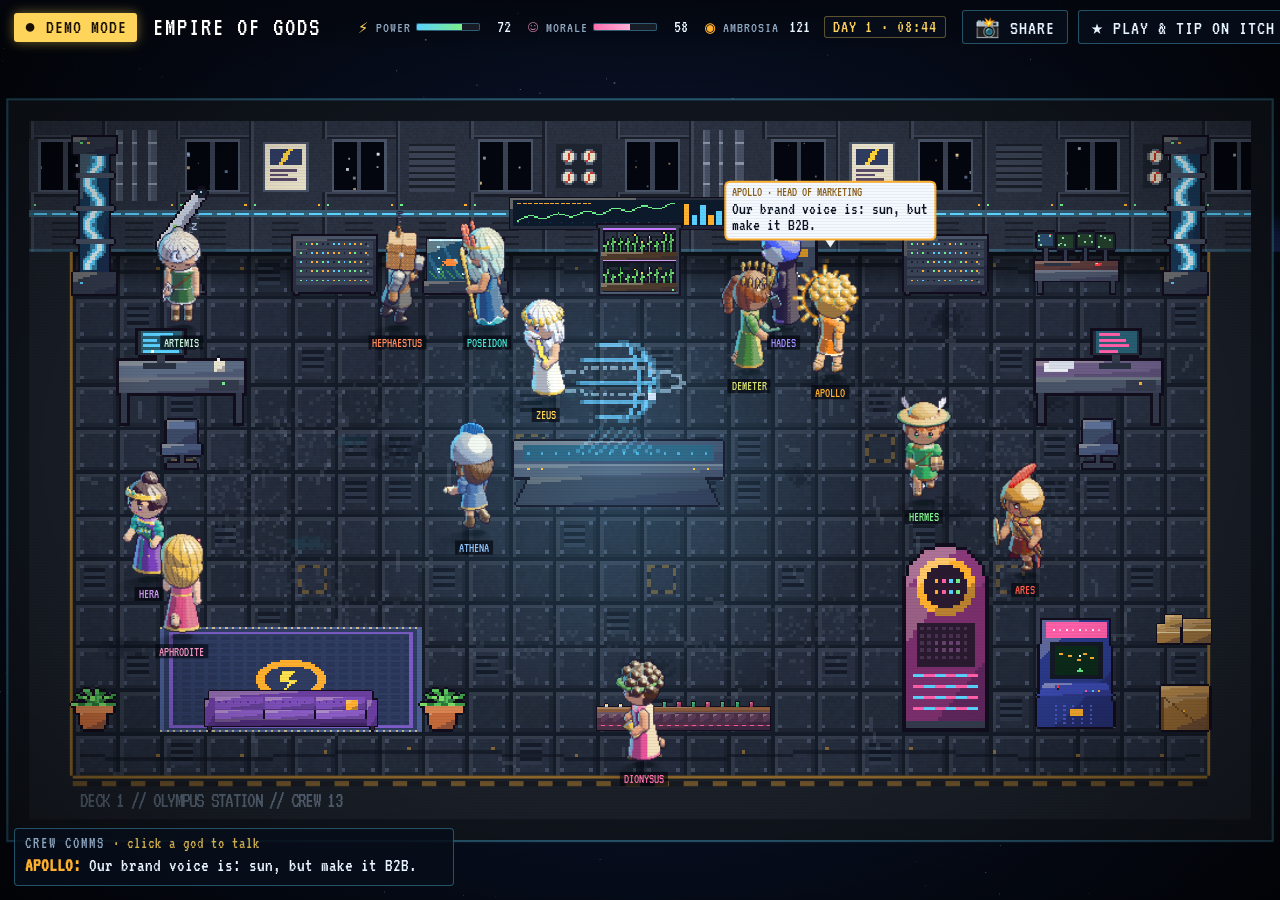
==== index.html @ 82b1d698 "Add social preview card (og/twitter tags + own-art og.png) + check_social_card.py gate Co-Authored-B" ====
<!DOCTYPE html>
<html lang="en">
<head>
<meta charset="utf-8">
<meta name="viewport" content="width=device-width, initial-scale=1">
<title>Empire of Gods — free demo</title>
<meta name="description" content="Thirteen Greek gods run a scrappy space-station startup. Keyless demo of Empire of Gods.">
<meta property="og:type" content="website">
<meta property="og:url" content="https://mrjcarrazco.github.io/eog/">
<meta property="og:title" content="Empire of Gods — free browser demo">
<meta property="og:description" content="Thirteen Greek gods run a scrappy space-station startup. Watch them bicker, judge their calls, survive the night. Plays in your browser, no download.">
<meta property="og:image" content="https://mrjcarrazco.github.io/eog/assets/og.png">
<meta property="og:image:width" content="1200">
<meta property="og:image:height" content="630">
<meta property="og:image:alt" content="Pixel-art Greek gods on a space station, with the title Empire of Gods.">
<meta name="twitter:card" content="summary_large_image">
<meta name="twitter:title" content="Empire of Gods — free browser demo">
<meta name="twitter:description" content="Thirteen Greek gods run a scrappy space-station startup. Plays in your browser, no download.">
<meta name="twitter:image" content="https://mrjcarrazco.github.io/eog/assets/og.png">
<!-- Keyless public demo: no backend, no API key, no network calls. Everything below is local files. -->
<!-- connect-src 'none' makes the browser itself refuse any fetch/XHR/WebSocket/beacon from this page. -->
<meta http-equiv="Content-Security-Policy" content="connect-src 'none'; form-action 'none'">
<meta name="referrer" content="no-referrer">
<link rel="stylesheet" href="css/demo.css">
</head>
<body>
<canvas id="stage" aria-label="Pixel-art space station with the god crew walking around. Click a god to talk."></canvas>
<div class="crt" aria-hidden="true"></div>

<div id="splash" class="splash">
  <div class="splash-inner">
    <div class="wordmark">EMPIRE OF GODS</div>
    <div class="tagline">thirteen gods &middot; one space station &middot; zero adult supervision</div>
    <div class="press">CLICK OR PRESS ANY KEY</div>
  </div>
</div>

<header class="hud">
  <button id="demo-badge" class="badge" type="button" title="What is demo mode?">&#9679; DEMO MODE</button>
  <div class="title">EMPIRE OF GODS <span class="sub">// OLYMPUS STATION</span></div>
  <div id="stats" class="stats" aria-label="Station stats">
    <div class="stat" data-k="power" title="Power: Hephaestus' reactor + Apollo's sun. Drains at night."><span class="ico">&#9889;</span><span class="lbl">POWER</span><span class="bar"><i></i></span><span class="val">0</span></div>
    <div class="stat" data-k="morale" title="Morale: parties, compliments, fewer audits."><span class="ico">&#9786;</span><span class="lbl">MORALE</span><span class="bar"><i></i></span><span class="val">0</span></div>
    <div class="stat" data-k="ambrosia" title="Ambrosia: the station's currency."><span class="ico">&#9673;</span><span class="lbl">AMBROSIA</span><span class="val">0</span></div>
    <div id="clock" class="clock" title="Station time (one day = 3 minutes)">DAY 1 &middot; 08:00</div>
  </div>
  <div class="hud-actions">
    <button id="btn-share" class="hud-btn" type="button" title="Save a share card (PNG)">&#128248; SHARE</button>
    <a id="link-itch" class="hud-btn" href="https://mrjcarrazco.itch.io/empire-of-gods" target="_blank" rel="noopener" title="Play & tip on itch.io">&#9733; PLAY &amp; TIP ON ITCH</a>
    <button id="btn-full" class="hud-btn accent" type="button">GET THE FULL GAME</button>
  </div>
</header>

<aside id="feed" class="feed" aria-live="polite">
  <div class="feed-head">CREW COMMS <span class="hint">&middot; click a god to talk</span></div>
  <ol id="feed-list"></ol>
</aside>

<div id="dialog" class="dialog" hidden role="dialog" aria-labelledby="dlg-name">
  <button class="dialog-x" type="button" aria-label="Close">&times;</button>
  <div class="dlg-top">
    <canvas id="dlg-portrait" class="portrait" width="128" height="128" aria-hidden="true"></canvas>
    <div class="dlg-id">
      <div id="dlg-name" class="dlg-name">ZEUS</div>
      <div id="dlg-title" class="dlg-title">CEO</div>
      <div id="dlg-mood" class="dlg-mood">MOOD &#9632;&#9632;&#9632;&#9633;&#9633;</div>
    </div>
  </div>
  <p id="dlg-text" class="dlg-text"></p>
  <div id="dlg-choices" class="dlg-choices"></div>
</div>

<div id="event" class="event" hidden role="alertdialog" aria-labelledby="ev-text">
  <div class="ev-head">&#9888; STATION EVENT <span id="ev-who"></span></div>
  <p id="ev-text" class="ev-text"></p>
  <div id="ev-choices" class="ev-choices"></div>
  <div class="ev-timer"><i></i></div>
</div>

<div id="upsell" class="upsell" hidden role="dialog" aria-labelledby="upsell-title">
  <button class="upsell-x" type="button" aria-label="Close">&times;</button>
  <div id="upsell-title" class="upsell-title">YOU'RE WATCHING THE DEMO</div>
  <p>This crew is running on a <b>script</b>. Bring your own API key to make the crew actually think &mdash; they'll take on your real tasks, argue about them, and ship.</p>
  <p class="upsell-free">Full version is <b>free &amp; open source</b> (MIT).</p>
  <div class="upsell-links">
    <a id="link-play" class="hud-btn accent" href="https://mrjcarrazco.github.io/eog" target="_blank" rel="noopener">PLAY THE FULL VERSION</a>
    <a id="link-itch2" class="hud-btn" href="https://mrjcarrazco.itch.io/empire-of-gods" target="_blank" rel="noopener">TIP ON ITCH.IO</a>
    <a id="link-github" class="hud-btn" href="#" target="_blank" rel="noopener">SOURCE ON GITHUB</a>
  </div>
</div>

<div id="toast" class="toast" hidden></div>

<script src="js/demo-data.js"></script>
<script src="js/sprite-load-plan.js"></script>
<script src="assets/sprites/manifest.js"></script>
<script src="js/assets.js"></script>
<script src="data/banter.js"></script>
<script src="data/dialogue.js"></script>
<script src="data/events.js"></script>
<script src="js/demo.js"></script>
</body>
</html>
---- css/demo.css ----
/* EMPIRE OF GODS — keyless demo styles (standalone; does not load the full game's CSS) */
@font-face {
  font-family: 'VT323';
  src: url('../assets/fonts/vt323.woff2') format('woff2');
  font-display: swap;
}
:root {
  --ink: #e8f4ff;
  --dim: #8fa6bf;
  --cyan: #5ad0ff;
  --gold: #ffd45a;
  --panel: rgba(8, 14, 26, 0.86);
  --edge: rgba(90, 208, 255, 0.35);
  --font: 'VT323', 'Courier New', monospace;
}
* { box-sizing: border-box; }
html, body { margin: 0; height: 100%; overflow: hidden; background: #03060d; color: var(--ink); font-family: var(--font); }
#stage { position: fixed; inset: 0; width: 100vw; height: 100vh; display: block; }

/* faint scanlines + vignette, matching the full game's CRT read */
.crt {
  position: fixed; inset: 0; pointer-events: none; z-index: 2;
  background:
    repeating-linear-gradient(to bottom, rgba(0,0,0,0.0) 0, rgba(0,0,0,0.0) 2px, rgba(0,0,0,0.10) 3px),
    radial-gradient(ellipse at center, rgba(0,0,0,0) 55%, rgba(0,0,0,0.55) 100%);
}

/* ---------- splash ---------- */
.splash {
  position: fixed; inset: 0; z-index: 20; display: flex; align-items: center; justify-content: center;
  background: radial-gradient(ellipse at center, #0b1630 0%, #03060d 70%);
  cursor: pointer; transition: opacity 0.6s ease;
}
.splash.gone { opacity: 0; pointer-events: none; }
.splash-inner { text-align: center; }
.wordmark { font-size: clamp(48px, 9vw, 120px); letter-spacing: 6px; color: #fff; text-shadow: 0 0 18px rgba(90, 208, 255, 0.6); }
.tagline { font-size: clamp(18px, 2.2vw, 28px); color: var(--dim); margin-top: 4px; }
.press { margin-top: 36px; font-size: 24px; color: var(--gold); animation: pulse 1.1s ease-in-out infinite; }
@keyframes pulse { 0%, 100% { opacity: 1; } 50% { opacity: 0.25; } }

/* ---------- HUD ---------- */
.hud {
  position: fixed; top: 0; left: 0; right: 0; z-index: 5; display: flex; align-items: center; gap: 16px;
  padding: 10px 14px; background: linear-gradient(to bottom, rgba(3, 6, 13, 0.85), rgba(3, 6, 13, 0));
  pointer-events: none;
}
.hud > * { pointer-events: auto; }
.title { font-size: 26px; letter-spacing: 2px; color: #fff; }
.title .sub { color: var(--dim); font-size: 20px; }
.hud-actions { margin-left: auto; display: flex; gap: 10px; }
.badge {
  font-family: var(--font); font-size: 20px; letter-spacing: 1px; cursor: pointer;
  color: #1a1000; background: var(--gold); border: 0; border-radius: 3px; padding: 3px 10px;
  box-shadow: 0 0 12px rgba(255, 212, 90, 0.45);
}
.badge:hover { filter: brightness(1.1); }
.hud-btn, .badge, .title { white-space: nowrap; }
.hud-btn {
  font-family: var(--font); font-size: 20px; letter-spacing: 1px; cursor: pointer; text-decoration: none;
  color: var(--ink); background: var(--panel); border: 1px solid var(--edge); border-radius: 3px; padding: 4px 12px;
  display: inline-block;
}
.hud-btn:hover { border-color: var(--cyan); color: #fff; }
.hud-btn.accent { border-color: var(--cyan); color: var(--cyan); }
.hud-btn.disabled { opacity: 0.5; cursor: default; }

/* ---------- comms feed ---------- */
.feed {
  position: fixed; left: 14px; bottom: 14px; z-index: 5; width: min(440px, 46vw);
  background: var(--panel); border: 1px solid var(--edge); border-radius: 4px; padding: 6px 10px 8px;
}
.feed-head { color: var(--dim); font-size: 16px; letter-spacing: 2px; }
.feed ol { list-style: none; margin: 4px 0 0; padding: 0; }
.feed li { font-size: 19px; line-height: 1.15; margin-top: 3px; animation: feedin 0.35s ease; }
.feed li .who { font-weight: bold; }
.feed li:not(:last-child) { opacity: 0.6; }
@keyframes feedin { from { opacity: 0; transform: translateY(6px); } }

/* ---------- upsell card (non-blocking) ---------- */
.upsell {
  position: fixed; right: 14px; bottom: 14px; z-index: 6; width: min(380px, 90vw);
  background: var(--panel); border: 1px solid var(--cyan); border-radius: 4px; padding: 12px 14px;
  box-shadow: 0 0 24px rgba(90, 208, 255, 0.25); font-size: 20px; line-height: 1.2;
}
.upsell[hidden] { display: none; }
.upsell p { margin: 8px 0; }
.upsell-title { color: var(--gold); font-size: 24px; letter-spacing: 1px; }
.upsell-free { color: var(--dim); }
.upsell-links { display: flex; flex-wrap: wrap; gap: 8px; margin-top: 10px; }
.upsell-x {
  position: absolute; top: 4px; right: 8px; background: none; border: 0; color: var(--dim);
  font-size: 26px; cursor: pointer; font-family: var(--font);
}

.toast {
  position: fixed; top: 58px; left: 50%; transform: translateX(-50%); z-index: 8;
  background: var(--panel); border: 1px solid var(--gold); color: var(--ink); border-radius: 4px;
  padding: 6px 14px; font-size: 20px; max-width: 90vw; text-align: center;
}
.toast[hidden] { display: none; }

@media (max-width: 720px) {
  .title .sub { display: none; }
  .title { font-size: 20px; }
  .feed { width: calc(100vw - 28px); }
  .hud-btn, .badge { font-size: 17px; padding: 3px 8px; }
}

/* Narrow-screen HUD (council review fix) */
@media (max-width: 640px) {
  .hud { flex-wrap: wrap; height: auto; min-height: 44px; padding: 4px 8px; gap: 4px; }
  .title .sub { display: none; }
  .title { font-size: 15px; letter-spacing: 1px; }
  .hud-btn { padding: 4px 8px; font-size: 11px; }
  .hud-actions { gap: 4px; }
  .badge { font-size: 10px; padding: 3px 7px; }
  .feed { max-width: 62vw; font-size: 10px; max-height: 22vh; }
  .upsell { max-width: 88vw; right: 2vw; }
}

/* ---------- B10: station stats ---------- */
.stats { display: flex; align-items: center; gap: 14px; margin-left: 18px; pointer-events: auto; }
.stat { display: flex; align-items: center; gap: 5px; font-size: 18px; color: var(--ink); }
.stat .ico { font-size: 17px; width: 16px; text-align: center; }
.stat[data-k="power"] .ico { color: #ffd45a; }
.stat[data-k="morale"] .ico { color: #ff9ac8; }
.stat[data-k="ambrosia"] .ico { color: #ffb02e; }
.stat .lbl { color: var(--dim); font-size: 15px; letter-spacing: 1px; }
.stat .bar { width: 64px; height: 8px; background: rgba(255,255,255,0.08); border: 1px solid var(--edge); border-radius: 2px; overflow: hidden; }
.stat .bar i { display: block; height: 100%; width: 50%; background: linear-gradient(90deg, #5ad0ff, #7df08a); transition: width 0.4s ease; }
.stat[data-k="morale"] .bar i { background: linear-gradient(90deg, #ff6fae, #ffb0d8); }
.stat .val { min-width: 26px; text-align: right; }
.stat.up .val { color: #7df08a; }
.stat.down .val { color: #ff6a5a; }
.stat.low .bar i { background: #ff5a4a; animation: pulse 0.9s ease-in-out infinite; }
.clock { font-size: 18px; color: var(--gold); letter-spacing: 1px; padding: 1px 8px; border: 1px solid rgba(255,212,90,0.35); border-radius: 3px; background: var(--panel); white-space: nowrap; }
.clock.night { color: #b8c8ff; border-color: rgba(160,180,255,0.4); }
.feed .hint { color: var(--gold); letter-spacing: 1px; opacity: 0.8; }
.feed li.sys .who { color: var(--gold) !important; }

/* ---------- B10: dialogue card ---------- */
.dialog {
  position: fixed; right: 14px; top: 64px; z-index: 7; width: min(380px, 92vw);
  background: var(--panel); border: 1px solid var(--edge); border-left: 4px solid var(--cyan); border-radius: 4px;
  padding: 12px 14px; box-shadow: 0 0 28px rgba(0,0,0,0.6); animation: cardin 0.22s ease;
}
.dialog[hidden], .event[hidden] { display: none; }
@keyframes cardin { from { opacity: 0; transform: translateY(-8px); } }
.dialog-x { position: absolute; top: 4px; right: 8px; background: none; border: 0; color: var(--dim); font-size: 26px; cursor: pointer; font-family: var(--font); }
.dlg-top { display: flex; gap: 12px; align-items: center; }
.portrait { width: 96px; height: 96px; image-rendering: pixelated; border: 1px solid var(--edge); border-radius: 3px;
  background: radial-gradient(circle at 50% 40%, #1b2a4a, #070b16 75%); flex: none; }
.dlg-name { font-size: 30px; letter-spacing: 2px; line-height: 1; }
.dlg-title { font-size: 18px; color: var(--dim); }
.dlg-mood { font-size: 16px; color: var(--gold); margin-top: 4px; letter-spacing: 1px; }
.dlg-text { font-size: 21px; line-height: 1.2; min-height: 52px; margin: 10px 0 8px; }
.dlg-choices, .ev-choices { display: flex; flex-direction: column; gap: 6px; }
.choice {
  font-family: var(--font); font-size: 19px; text-align: left; cursor: pointer; color: var(--ink);
  background: rgba(90,208,255,0.06); border: 1px solid var(--edge); border-radius: 3px; padding: 5px 10px;
}
.choice:hover, .choice:focus-visible { border-color: var(--cyan); background: rgba(90,208,255,0.16); color: #fff; outline: none; }
.choice .fx { color: var(--dim); font-size: 16px; margin-left: 6px; }

/* ---------- B10: event card ---------- */
.event {
  position: fixed; left: 50%; top: 64px; transform: translateX(-50%); z-index: 8; width: min(460px, 92vw);
  background: rgba(26, 12, 10, 0.92); border: 1px solid #ffb02e; border-radius: 4px; padding: 10px 14px 12px;
  box-shadow: 0 0 30px rgba(255, 176, 46, 0.28); animation: cardin 0.25s ease;
}
.ev-head { color: #ffb02e; font-size: 18px; letter-spacing: 2px; }
.ev-head span { color: var(--ink); margin-left: 6px; }
.ev-text { font-size: 22px; line-height: 1.2; margin: 6px 0 10px; }
.ev-choices { flex-direction: row; }
.ev-choices .choice { flex: 1; border-color: rgba(255,176,46,0.5); background: rgba(255,176,46,0.08); }
.ev-choices .choice:hover { border-color: #ffb02e; background: rgba(255,176,46,0.2); }
.ev-timer { height: 3px; margin-top: 8px; background: rgba(255,255,255,0.08); }
.ev-timer i { display: block; height: 100%; background: #ffb02e; width: 100%; }

@media (max-width: 1500px) { .title .sub { display: none; } }
@media (max-width: 1240px) { .stat .lbl { display: none; } }
@media (max-width: 900px) {
  .title { display: none; }
  .stats { margin-left: 4px; gap: 8px; }
  .stat .bar { width: 38px; }
}
@media (max-width: 640px) {
  .stats { order: 3; width: 100%; justify-content: space-between; margin: 2px 0 0; }
  .stat { font-size: 14px; }
  .clock { font-size: 14px; }
  .dialog { top: auto; bottom: 8px; right: 4vw; }
  .dlg-text { font-size: 18px; }
  .choice { font-size: 16px; }
  .event { top: 92px; }
  .feed .hint { display: none; }
}
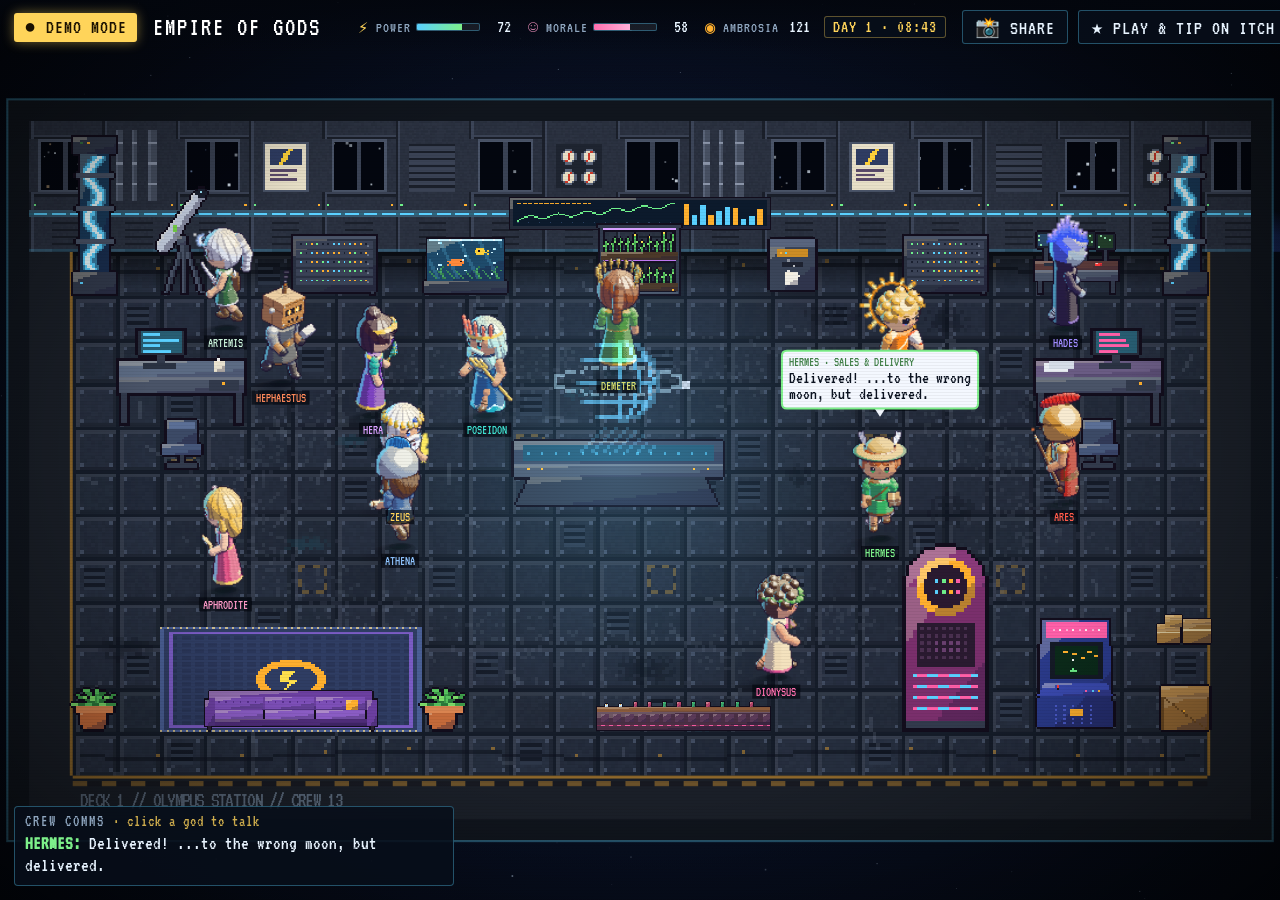
==== commit 3d0c079f: "Give the post-play upsell modal a paid exit; retire the dead PLAY_URL self-link The accent button in" ====
--- a/index.html
+++ b/index.html
@@ -47,6 +47,7 @@
   <div class="hud-actions">
     <button id="btn-share" class="hud-btn" type="button" title="Save a share card (PNG)">&#128248; SHARE</button>
     <a id="link-itch" class="hud-btn" href="https://mrjcarrazco.itch.io/empire-of-gods" target="_blank" rel="noopener" title="Play & tip on itch.io">&#9733; PLAY &amp; TIP ON ITCH</a>
+    <a id="link-buy-hud" class="hud-btn" href="https://mrjcarrazco.gumroad.com/l/rqaxx?utm_source=eog_demo&amp;utm_medium=hud" target="_blank" rel="noopener" title="Get the crew as a drop-in template">GET THE TEMPLATE &mdash; $19</a>
     <button id="btn-full" class="hud-btn accent" type="button">GET THE FULL GAME</button>
   </div>
 </header>
@@ -81,9 +82,9 @@
   <button class="upsell-x" type="button" aria-label="Close">&times;</button>
   <div id="upsell-title" class="upsell-title">YOU'RE WATCHING THE DEMO</div>
   <p>This crew is running on a <b>script</b>. Bring your own API key to make the crew actually think &mdash; they'll take on your real tasks, argue about them, and ship.</p>
-  <p class="upsell-free">Full version is <b>free &amp; open source</b> (MIT).</p>
+  <p class="upsell-free">The game is free &amp; open source (MIT). The 13-NPC crew and the pixel-art generator that drew them ship as a drop-in HTML template.</p>
   <div class="upsell-links">
-    <a id="link-play" class="hud-btn accent" href="https://mrjcarrazco.github.io/eog" target="_blank" rel="noopener">PLAY THE FULL VERSION</a>
+    <a id="link-buy" class="hud-btn accent" href="https://mrjcarrazco.gumroad.com/l/rqaxx?utm_source=eog_demo&amp;utm_medium=upsell" target="_blank" rel="noopener">PUT THIS CREW ON YOUR SITE &mdash; $19</a>
     <a id="link-itch2" class="hud-btn" href="https://mrjcarrazco.itch.io/empire-of-gods" target="_blank" rel="noopener">TIP ON ITCH.IO</a>
     <a id="link-github" class="hud-btn" href="#" target="_blank" rel="noopener">SOURCE ON GITHUB</a>
   </div>
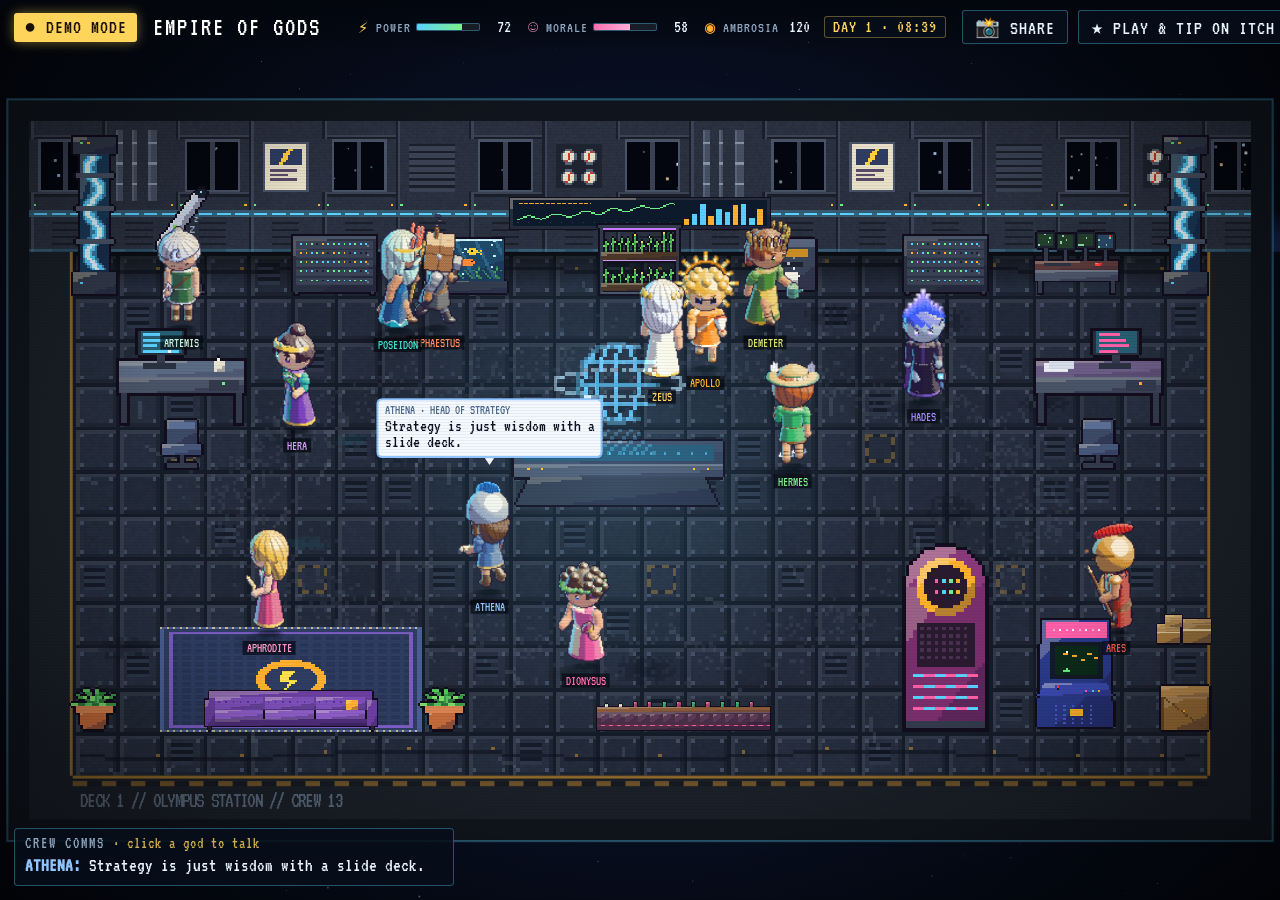
==== commit 16a3adb7: "Ask players for the free itch engagement signals; stop the sprite sensor faking completion The Oct-3" ====
--- a/index.html
+++ b/index.html
@@ -85,6 +85,7 @@
   <p class="upsell-free">The game is free &amp; open source (MIT). The 13-NPC crew and the pixel-art generator that drew them ship as a drop-in HTML template.</p>
   <div class="upsell-links">
     <a id="link-buy" class="hud-btn accent" href="https://mrjcarrazco.gumroad.com/l/rqaxx?utm_source=eog_demo&amp;utm_medium=upsell" target="_blank" rel="noopener">PUT THIS CREW ON YOUR SITE &mdash; $19</a>
+    <a id="link-rate" class="hud-btn" href="https://mrjcarrazco.itch.io/empire-of-gods/rate" target="_blank" rel="noopener">&#9733; RATE IT ON ITCH</a>
     <a id="link-itch2" class="hud-btn" href="https://mrjcarrazco.itch.io/empire-of-gods" target="_blank" rel="noopener">TIP ON ITCH.IO</a>
     <a id="link-github" class="hud-btn" href="#" target="_blank" rel="noopener">SOURCE ON GITHUB</a>
   </div>
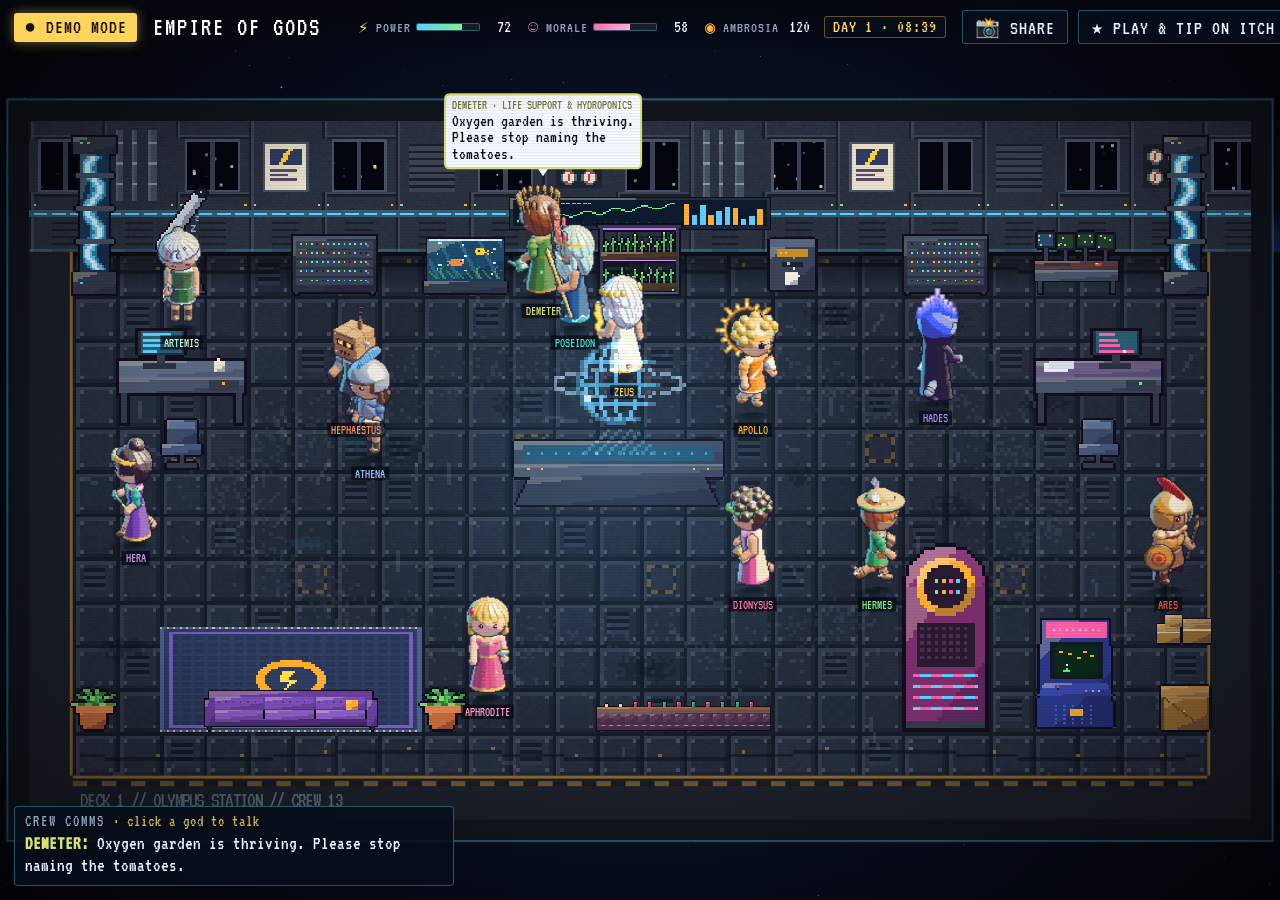
==== commit d6f76146: "Itch clicks become attributable: referrerpolicy=origin on the 3 itch anchors only (council eog-game " ====
--- a/index.html
+++ b/index.html
@@ -46,7 +46,7 @@
   </div>
   <div class="hud-actions">
     <button id="btn-share" class="hud-btn" type="button" title="Save a share card (PNG)">&#128248; SHARE</button>
-    <a id="link-itch" class="hud-btn" href="https://mrjcarrazco.itch.io/empire-of-gods" target="_blank" rel="noopener" title="Play & tip on itch.io">&#9733; PLAY &amp; TIP ON ITCH</a>
+    <a id="link-itch" class="hud-btn" href="https://mrjcarrazco.itch.io/empire-of-gods" target="_blank" rel="noopener" referrerpolicy="origin" title="Play & tip on itch.io">&#9733; PLAY &amp; TIP ON ITCH</a>
     <a id="link-buy-hud" class="hud-btn" href="https://mrjcarrazco.gumroad.com/l/rqaxx?utm_source=eog_demo&amp;utm_medium=hud" target="_blank" rel="noopener" title="Get the crew as a drop-in template">GET THE TEMPLATE &mdash; $19</a>
     <button id="btn-full" class="hud-btn accent" type="button">GET THE FULL GAME</button>
   </div>
@@ -85,8 +85,8 @@
   <p class="upsell-free">The game is free &amp; open source (MIT). The 13-NPC crew and the pixel-art generator that drew them ship as a drop-in HTML template.</p>
   <div class="upsell-links">
     <a id="link-buy" class="hud-btn accent" href="https://mrjcarrazco.gumroad.com/l/rqaxx?utm_source=eog_demo&amp;utm_medium=upsell" target="_blank" rel="noopener">PUT THIS CREW ON YOUR SITE &mdash; $19</a>
-    <a id="link-rate" class="hud-btn" href="https://mrjcarrazco.itch.io/empire-of-gods/rate" target="_blank" rel="noopener">&#9733; RATE IT ON ITCH</a>
-    <a id="link-itch2" class="hud-btn" href="https://mrjcarrazco.itch.io/empire-of-gods" target="_blank" rel="noopener">TIP ON ITCH.IO</a>
+    <a id="link-rate" class="hud-btn" href="https://mrjcarrazco.itch.io/empire-of-gods/rate" target="_blank" rel="noopener" referrerpolicy="origin">&#9733; RATE IT ON ITCH</a>
+    <a id="link-itch2" class="hud-btn" href="https://mrjcarrazco.itch.io/empire-of-gods" target="_blank" rel="noopener" referrerpolicy="origin">TIP ON ITCH.IO</a>
     <a id="link-github" class="hud-btn" href="#" target="_blank" rel="noopener">SOURCE ON GITHUB</a>
   </div>
 </div>
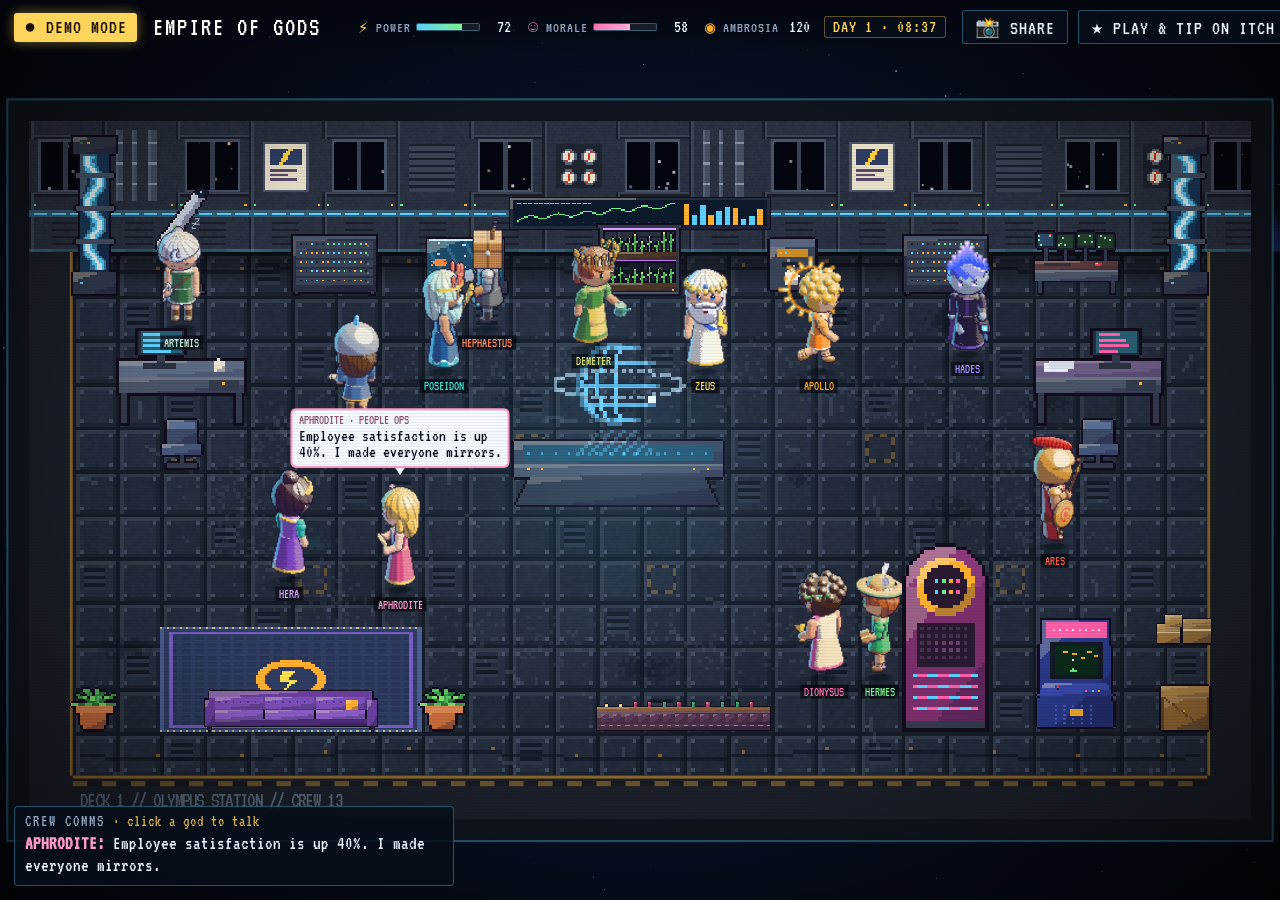
==== commit fc56d4cc: "Pages mirror becomes discoverable: sitemap.xml + IndexNow key + self-canonical (council eog-game 202" ====
--- a/index.html
+++ b/index.html
@@ -5,6 +5,7 @@
 <meta name="viewport" content="width=device-width, initial-scale=1">
 <title>Empire of Gods — free demo</title>
 <meta name="description" content="Thirteen Greek gods run a scrappy space-station startup. Keyless demo of Empire of Gods.">
+<link rel="canonical" href="https://mrjcarrazco.github.io/eog/">
 <meta property="og:type" content="website">
 <meta property="og:url" content="https://mrjcarrazco.github.io/eog/">
 <meta property="og:title" content="Empire of Gods — free browser demo">
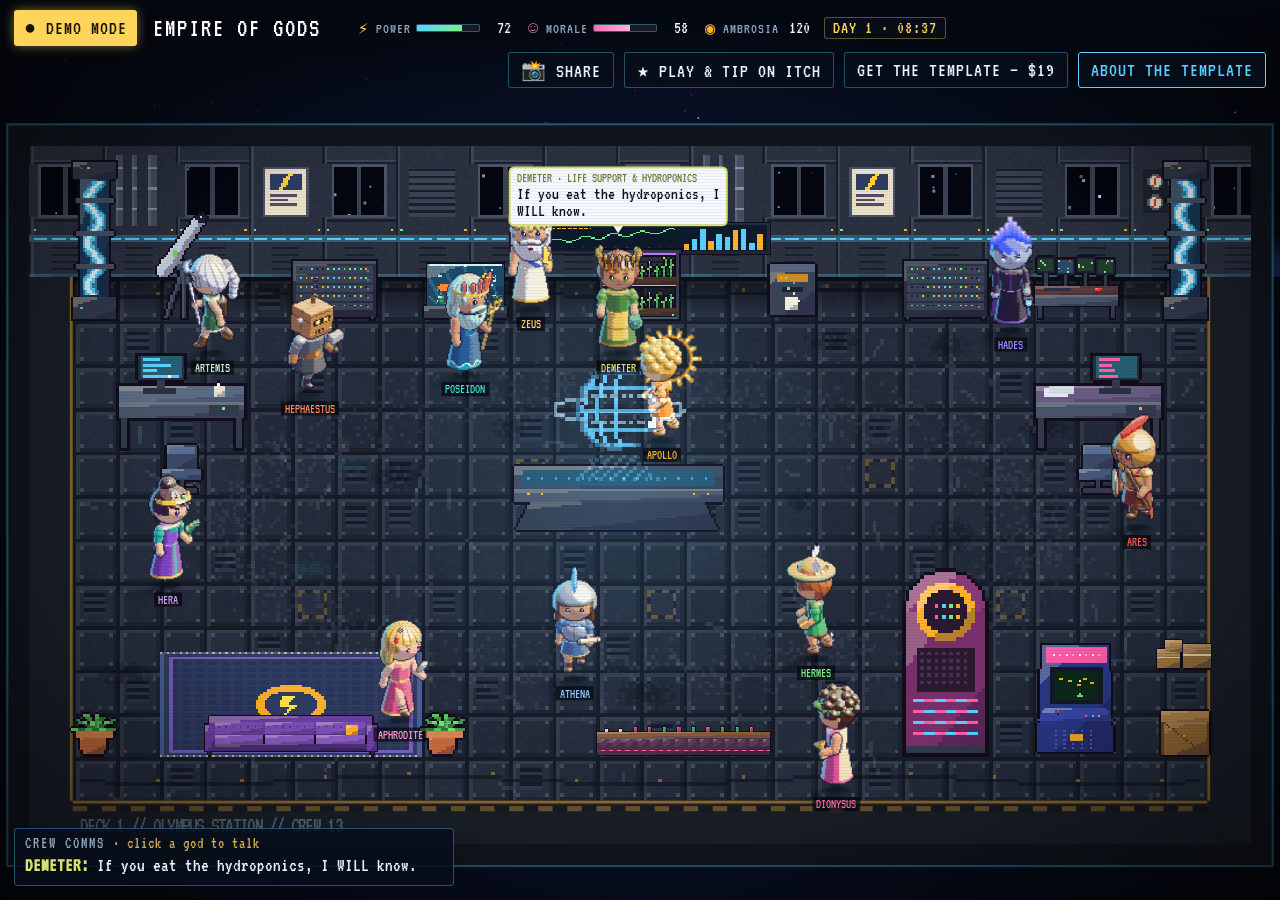
==== commit 550be195: "Fix scripted-template offer promises and gate primary copy (R-EOG34)" ====
--- a/index.html
+++ b/index.html
@@ -49,7 +49,7 @@
     <button id="btn-share" class="hud-btn" type="button" title="Save a share card (PNG)">&#128248; SHARE</button>
     <a id="link-itch" class="hud-btn" href="https://mrjcarrazco.itch.io/empire-of-gods" target="_blank" rel="noopener" referrerpolicy="origin" title="Play & tip on itch.io">&#9733; PLAY &amp; TIP ON ITCH</a>
     <a id="link-buy-hud" class="hud-btn" href="https://mrjcarrazco.gumroad.com/l/rqaxx?utm_source=eog_demo&amp;utm_medium=hud" target="_blank" rel="noopener" title="Get the crew as a drop-in template">GET THE TEMPLATE &mdash; $19</a>
-    <button id="btn-full" class="hud-btn accent" type="button">GET THE FULL GAME</button>
+    <button id="btn-full" class="hud-btn accent" type="button">ABOUT THE TEMPLATE</button>
   </div>
 </header>
 
@@ -81,9 +81,9 @@
 
 <div id="upsell" class="upsell" hidden role="dialog" aria-labelledby="upsell-title">
   <button class="upsell-x" type="button" aria-label="Close">&times;</button>
-  <div id="upsell-title" class="upsell-title">YOU'RE WATCHING THE DEMO</div>
-  <p>This crew is running on a <b>script</b>. Bring your own API key to make the crew actually think &mdash; they'll take on your real tasks, argue about them, and ship.</p>
-  <p class="upsell-free">The game is free &amp; open source (MIT). The 13-NPC crew and the pixel-art generator that drew them ship as a drop-in HTML template.</p>
+  <div id="upsell-title" class="upsell-title">A SCRIPTED CREW FOR YOUR SITE</div>
+  <p>This demo runs on a <b>script</b>: authored banter, dialogue trees and station events. No API key or LLM integration is included.</p>
+  <p class="upsell-free">The game is free &amp; open source (MIT code). AI Crew Engine is a $19 drop-in HTML template with the 13-NPC crew and the pure-Python pixel-art generator.</p>
   <div class="upsell-links">
     <a id="link-buy" class="hud-btn accent" href="https://mrjcarrazco.gumroad.com/l/rqaxx?utm_source=eog_demo&amp;utm_medium=upsell" target="_blank" rel="noopener">PUT THIS CREW ON YOUR SITE &mdash; $19</a>
     <a id="link-rate" class="hud-btn" href="https://mrjcarrazco.itch.io/empire-of-gods/rate" target="_blank" rel="noopener" referrerpolicy="origin">&#9733; RATE IT ON ITCH</a>
--- a/css/demo.css
+++ b/css/demo.css
@@ -40,14 +40,15 @@
 
 /* ---------- HUD ---------- */
 .hud {
-  position: fixed; top: 0; left: 0; right: 0; z-index: 5; display: flex; align-items: center; gap: 16px;
-  padding: 10px 14px; background: linear-gradient(to bottom, rgba(3, 6, 13, 0.85), rgba(3, 6, 13, 0));
+  position: fixed; top: 0; left: 0; right: 0; z-index: 5; display: flex; flex-wrap: wrap; align-items: center;
+  gap: 6px 16px; padding: 10px 14px; background: linear-gradient(to bottom, rgba(3, 6, 13, 0.85), rgba(3, 6, 13, 0));
   pointer-events: none;
 }
 .hud > * { pointer-events: auto; }
 .title { font-size: 26px; letter-spacing: 2px; color: #fff; }
 .title .sub { color: var(--dim); font-size: 20px; }
-.hud-actions { margin-left: auto; display: flex; gap: 10px; }
+/* wraps instead of running offscreen (html/body overflow is hidden, so offscreen = unreachable) */
+.hud-actions { margin-left: auto; display: flex; flex-wrap: wrap; justify-content: flex-end; gap: 6px 10px; }
 .badge {
   font-family: var(--font); font-size: 20px; letter-spacing: 1px; cursor: pointer;
   color: #1a1000; background: var(--gold); border: 0; border-radius: 3px; padding: 3px 10px;
@@ -60,6 +61,7 @@
   color: var(--ink); background: var(--panel); border: 1px solid var(--edge); border-radius: 3px; padding: 4px 12px;
   display: inline-block;
 }
+.hud .hud-btn, .hud .badge { min-height: 36px; display: inline-flex; align-items: center; justify-content: center; text-align: center; }
 .hud-btn:hover { border-color: var(--cyan); color: #fff; }
 .hud-btn.accent { border-color: var(--cyan); color: var(--cyan); }
 .hud-btn.disabled { opacity: 0.5; cursor: default; }
@@ -111,9 +113,9 @@
   .hud { flex-wrap: wrap; height: auto; min-height: 44px; padding: 4px 8px; gap: 4px; }
   .title .sub { display: none; }
   .title { font-size: 15px; letter-spacing: 1px; }
-  .hud-btn { padding: 4px 8px; font-size: 11px; }
+  .hud-btn { padding: 4px 8px; font-size: 15px; }
   .hud-actions { gap: 4px; }
-  .badge { font-size: 10px; padding: 3px 7px; }
+  .badge { font-size: 15px; padding: 3px 7px; }
   .feed { max-width: 62vw; font-size: 10px; max-height: 22vh; }
   .upsell { max-width: 88vw; right: 2vw; }
 }
@@ -191,6 +193,50 @@
   .dialog { top: auto; bottom: 8px; right: 4vw; }
   .dlg-text { font-size: 18px; }
   .choice { font-size: 16px; }
-  .event { top: 92px; }
   .feed .hint { display: none; }
 }
+
+/* ---------- responsive HUD (council 2026-10-15, R-EOG31/R-EOG32) ----------
+   --hud-h is the HUD's measured bottom edge, kept current by js/demo.js (layoutCam);
+   cards open below it and scroll internally instead of sliding under it or offscreen.
+   Gated in a real browser by check_responsive_hud.mjs across 14 pinned viewports. */
+.dialog, .event { top: calc(var(--hud-h, 56px) + 8px); max-height: calc(100vh - var(--hud-h, 56px) - 16px); overflow-y: auto; }
+.upsell { max-height: calc(100vh - var(--hud-h, 56px) - 22px); overflow-y: auto; }
+@media (max-width: 640px) {
+  .dialog { top: auto; }
+}
+/* narrow portrait: 2-column control grid, stats on their own full-width row */
+@media (max-width: 640px) and (min-height: 501px) {
+  .hud { display: grid; grid-template-columns: 1fr 1fr; padding: 4px 6px; }
+  .hud-actions { display: contents; }
+  .hud .hud-btn, .hud .badge { white-space: normal; min-width: 0; padding: 3px 6px; line-height: 1; }
+  #btn-full { grid-column: 1 / -1; }
+  .stats { order: 9; grid-column: 1 / -1; flex-wrap: wrap; gap: 2px 8px; }
+}
+/* short landscape (phones on their side): two compact rows, HUD stays well under 45% of the height */
+@media (max-height: 500px) {
+  .hud { display: grid; grid-template-columns: auto 1fr; grid-template-areas: "badge stats" "act act"; padding: 4px 8px; gap: 4px 10px; }
+  .title { display: none; }
+  .badge { grid-area: badge; }
+  .stats { grid-area: stats; order: 0; width: auto; margin: 0; gap: 2px 10px; flex-wrap: wrap; justify-content: flex-start; }
+  .stat .bar { width: 38px; }
+  .hud-actions { grid-area: act; margin: 0; flex-wrap: nowrap; gap: 4px; }
+  .hud-actions .hud-btn { flex: 1 1 auto; }
+  .hud .hud-btn, .hud .badge { white-space: normal; font-size: 15px; padding: 2px 6px; min-height: 34px; line-height: 1; }
+  .dialog { top: calc(var(--hud-h, 56px) + 4px); bottom: auto; max-height: calc(100vh - var(--hud-h, 56px) - 8px); padding: 8px 12px; }
+  .portrait { width: 56px; height: 56px; }
+  .dlg-name { font-size: 24px; }
+  .dlg-text { font-size: 17px; min-height: 0; margin: 6px 0; }
+  .choice { font-size: 15px; padding: 3px 8px; }
+  .event { top: calc(var(--hud-h, 56px) + 4px); max-height: calc(100vh - var(--hud-h, 56px) - 8px); padding: 6px 12px 8px; }
+  .ev-text { font-size: 18px; margin: 4px 0 6px; }
+  .upsell { bottom: 6px; max-height: calc(100vh - var(--hud-h, 56px) - 12px); font-size: 17px; padding: 8px 12px; }
+  .upsell p { margin: 4px 0; }
+  .upsell-title { font-size: 20px; padding-right: 24px; }
+  /* the comms feed would cover half the station here: newest two lines only, narrower */
+  .feed { width: min(320px, 42vw); max-height: none; left: 8px; bottom: 6px; padding: 4px 8px 6px; }
+  .feed-head { font-size: 14px; }
+  .feed li { font-size: 16px; }
+  .feed li:nth-last-child(n+3) { display: none; }
+  .feed .hint { display: none; }
+}
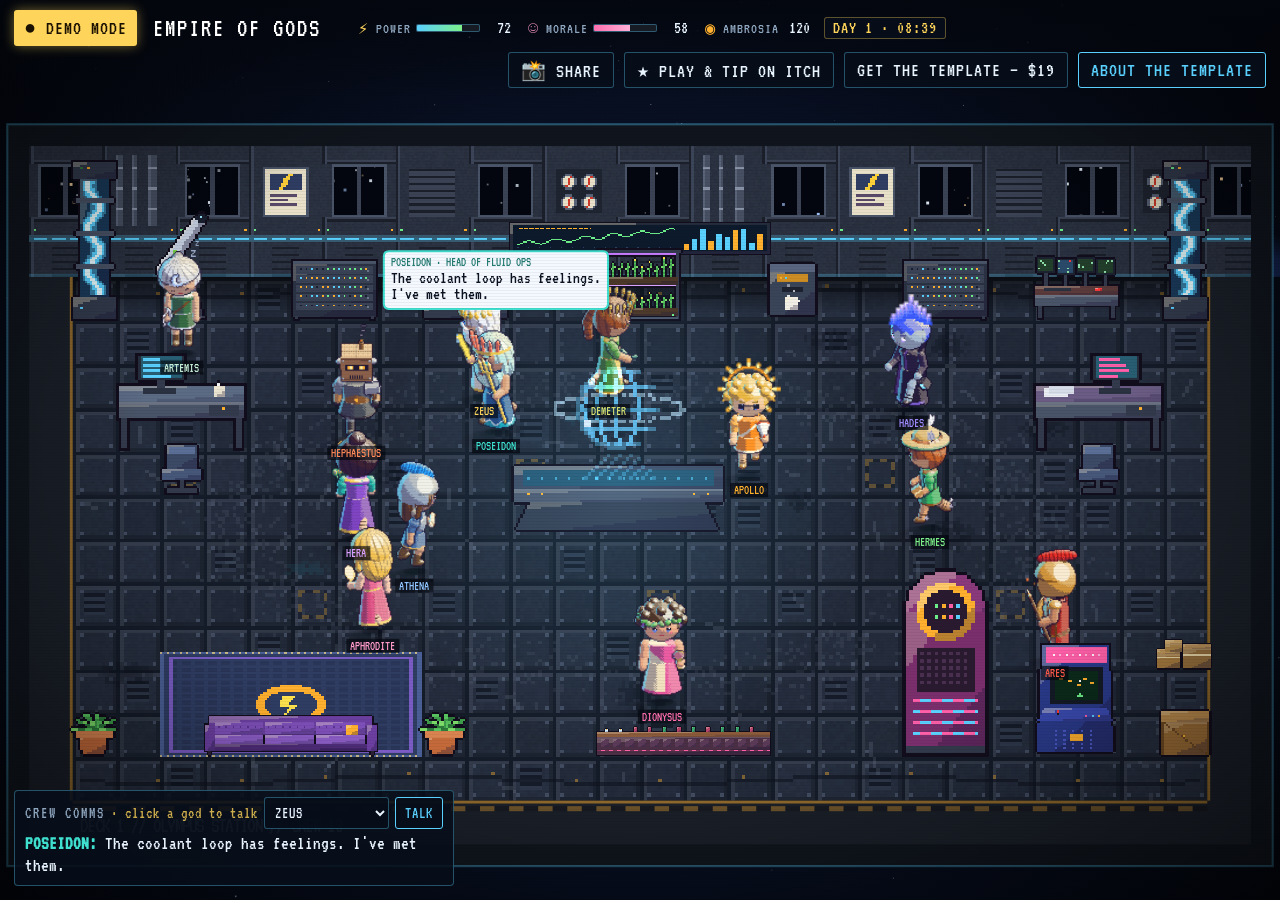
==== commit 337fe061: "[verified] Add native crew keyboard dialogue and enforce input QA (R-EOG35)" ====
--- a/index.html
+++ b/index.html
@@ -53,9 +53,9 @@
   </div>
 </header>
 
-<aside id="feed" class="feed" aria-live="polite">
-  <div class="feed-head">CREW COMMS <span class="hint">&middot; click a god to talk</span></div>
-  <ol id="feed-list"></ol>
+<aside id="feed" class="feed" aria-label="Crew comms">
+  <div class="feed-head"><span class="feed-title">CREW COMMS</span> <span class="hint">&middot; click a god to talk</span><label class="sr-only" for="crew-select">Choose a god to talk to</label><select id="crew-select" class="feed-ctl" title="Crew comms: choose a god to talk to"></select><button id="btn-talk" class="feed-ctl" type="button" title="Crew comms: talk to the chosen god">TALK</button></div>
+  <ol id="feed-list" aria-live="polite"></ol>
 </aside>
 
 <div id="dialog" class="dialog" hidden role="dialog" aria-labelledby="dlg-name">
@@ -92,7 +92,7 @@
   </div>
 </div>
 
-<div id="toast" class="toast" hidden></div>
+<div id="toast" class="toast" role="status" hidden></div>
 
 <script src="js/demo-data.js"></script>
 <script src="js/sprite-load-plan.js"></script>
--- a/css/demo.css
+++ b/css/demo.css
@@ -95,7 +95,7 @@
 }
 
 .toast {
-  position: fixed; top: 58px; left: 50%; transform: translateX(-50%); z-index: 8;
+  position: fixed; top: calc(var(--hud-h, 56px) + 8px); left: 50%; transform: translateX(-50%); z-index: 8;
   background: var(--panel); border: 1px solid var(--gold); color: var(--ink); border-radius: 4px;
   padding: 6px 14px; font-size: 20px; max-width: 90vw; text-align: center;
 }
@@ -240,3 +240,29 @@
   .feed li:nth-last-child(n+3) { display: none; }
   .feed .hint { display: none; }
 }
+
+/* ---------- keyboard crew comms (R-EOG35): native select + TALK in the feed header ----------
+   Same row as CREW COMMS (the hint shrinks first, the visible title drops on small screens -
+   the aside keeps the accessible name); the message list shows one line fewer so the panel
+   does not grow past its old bounds. Not part of the HUD. */
+.sr-only { position: absolute; width: 1px; height: 1px; margin: -1px; padding: 0; border: 0; overflow: hidden; clip: rect(0 0 0 0); white-space: nowrap; }
+.feed-head { display: flex; align-items: center; gap: 6px; }
+.feed-title { flex: none; }
+.feed .hint { flex: 0 100 auto; min-width: 0; overflow: hidden; white-space: nowrap; text-overflow: ellipsis; }
+.feed-ctl {
+  font-family: var(--font); font-size: 16px; letter-spacing: 1px; color: var(--ink); background: var(--panel);
+  border: 1px solid var(--edge); border-radius: 3px; min-height: 32px; padding: 2px 6px;
+}
+#crew-select { flex: 1 1 auto; min-width: 0; cursor: pointer; }
+#crew-select option { background: #08101e; color: var(--ink); }
+#btn-talk { flex: none; min-width: 48px; cursor: pointer; border-color: var(--cyan); color: var(--cyan); }
+.feed-ctl:hover { border-color: var(--cyan); color: #fff; }
+.feed-ctl:focus-visible { outline: 2px solid var(--gold); outline-offset: 1px; }
+.feed li:nth-last-child(n+4) { display: none; }
+@media (max-width: 640px) {
+  .feed-title { display: none; }
+  .feed li:nth-last-child(n+3) { display: none; }
+}
+@media (max-height: 500px) {
+  .feed-title { display: none; }
+}
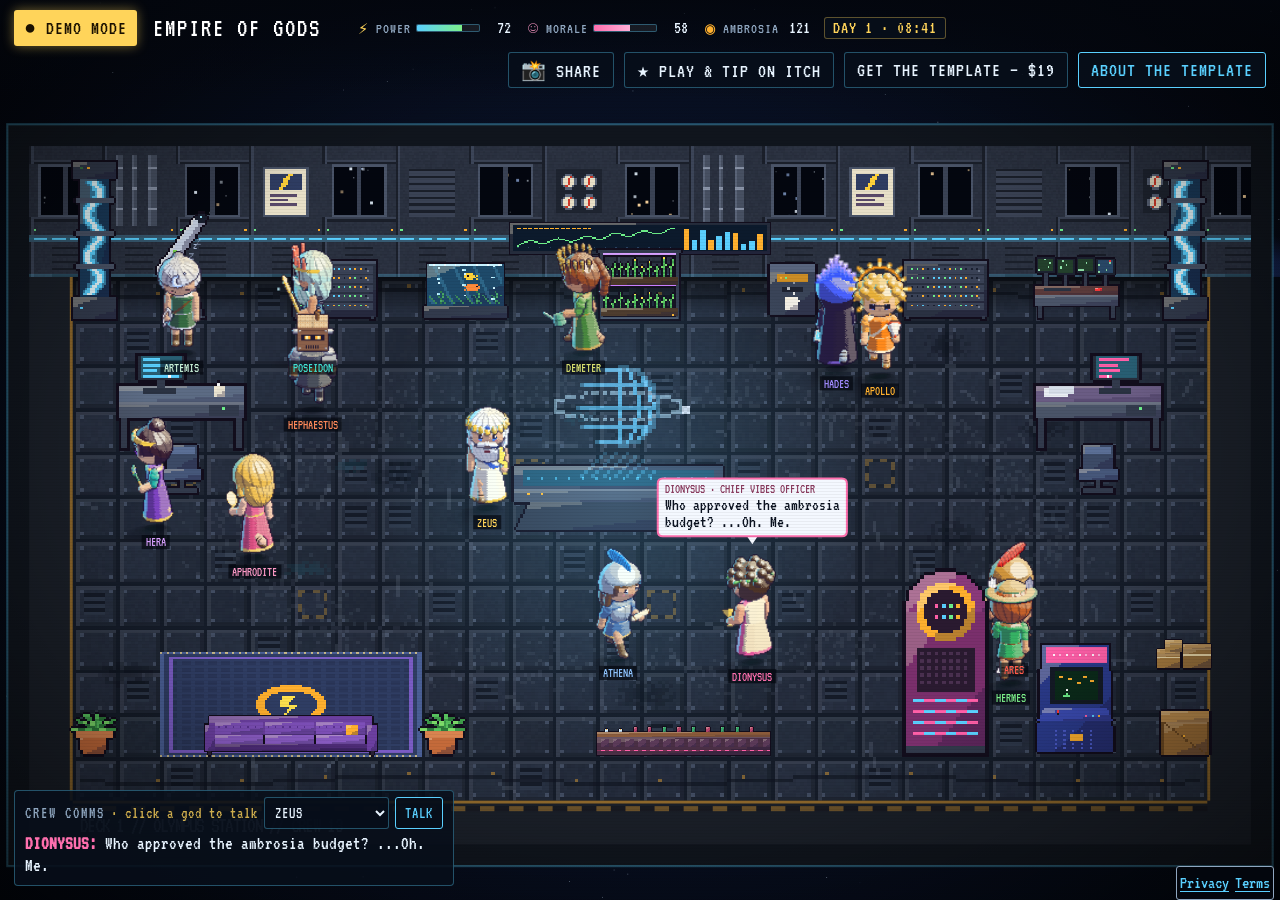
==== commit 52ae1e54: "Add publisher Privacy and Terms pages with separate footer links" ====
--- a/index.html
+++ b/index.html
@@ -94,6 +94,11 @@
 
 <div id="toast" class="toast" role="status" hidden></div>
 
+<footer class="publisher-policies" aria-label="Publisher policies">
+  <a href="privacy.html" target="_blank" rel="noopener noreferrer" aria-label="Privacy (opens in a new tab)">Privacy</a>
+  <a href="terms.html" target="_blank" rel="noopener noreferrer" aria-label="Terms (opens in a new tab)">Terms</a>
+</footer>
+
 <script src="js/demo-data.js"></script>
 <script src="js/sprite-load-plan.js"></script>
 <script src="assets/sprites/manifest.js"></script>
--- a/css/demo.css
+++ b/css/demo.css
@@ -266,3 +266,16 @@
 @media (max-height: 500px) {
   .feed-title { display: none; }
 }
+
+/* Publisher policies: separate from the HUD, crew controls and commercial exits. */
+.publisher-policies {
+  position: fixed; right: 6px; bottom: 0; z-index: 5;
+  display: flex; gap: 6px; padding: 0 3px;
+  background: #03060d; border: 1px solid #8fa6bf; border-radius: 3px;
+  font-family: var(--font); font-size: 18px; line-height: 1;
+}
+.publisher-policies a {
+  display: inline-flex; align-items: center; min-height: 32px;
+  color: #5ad0ff; text-underline-offset: 3px;
+}
+.publisher-policies a:focus-visible { outline: 2px solid #ffd45a; outline-offset: 1px; }
